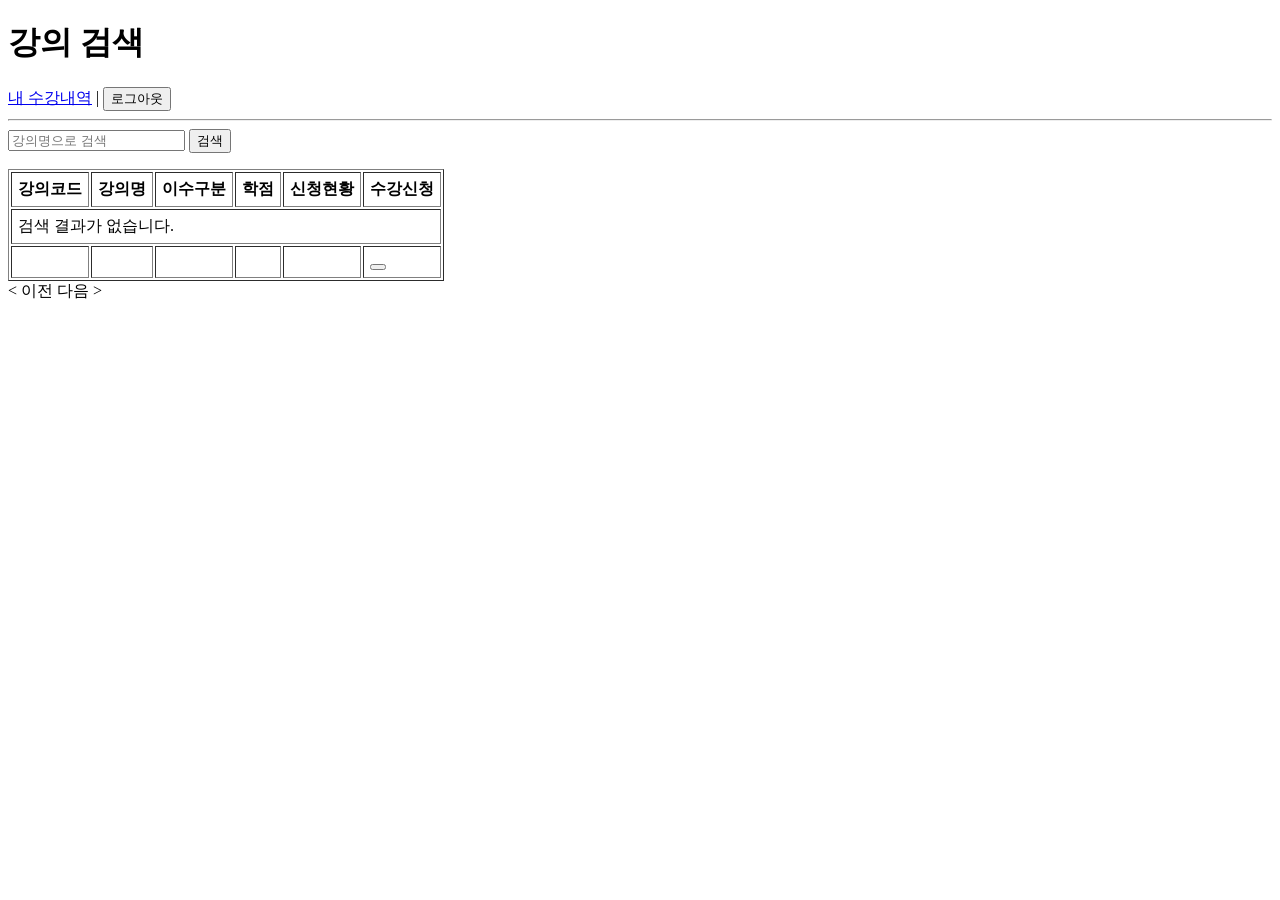
==== src/main/resources/templates/courses.html @ 0c57b2e3 "ui 확인하기 위한 단순한 template 추가" ====
<!DOCTYPE html>
<html lang="ko" xmlns:th="http://www.thymeleaf.org">
<head>
    <meta charset="UTF-8">
    <title>강의 검색</title>
</head>
<body>

<h1>강의 검색</h1>

<nav>
    <a href="/enrollments">내 수강내역</a> |
    <form method="POST" action="/logout" style="display:inline">
        <button type="submit">로그아웃</button>
    </form>
</nav>

<hr>

<!-- 검색 폼 -->
<form method="GET" action="/courses">
    <input type="text" name="name" th:value="${keyword}" placeholder="강의명으로 검색">
    <button type="submit">검색</button>
</form>

<p th:text="'검색 결과: 총 ' + ${totalElements} + '개 강의'"></p>

<!-- 강의 목록 -->
<table border="1" cellpadding="6">
    <thead>
        <tr>
            <th>강의코드</th>
            <th>강의명</th>
            <th>이수구분</th>
            <th>학점</th>
            <th>신청현황</th>
            <th>수강신청</th>
        </tr>
    </thead>
    <tbody>
        <tr th:if="${#lists.isEmpty(courses)}">
            <td colspan="6">검색 결과가 없습니다.</td>
        </tr>
        <tr th:each="course : ${courses}">
            <td th:text="${course.courseCode}"></td>
            <td th:text="${course.courseName}"></td>
            <td th:text="${course.courseType}"></td>
            <td th:text="${course.credits} + '학점'"></td>
            <td th:text="${course.currentEnrollment} + ' / ' + ${course.capacity}"></td>
            <td>
                <form method="POST" action="/enrollments">
                    <input type="hidden" name="courseId" th:value="${course.courseId}">
                    <button type="submit"
                            th:disabled="${course.currentEnrollment >= course.capacity}"
                            th:text="${course.currentEnrollment >= course.capacity} ? '마감' : '신청'">
                    </button>
                </form>
            </td>
        </tr>
    </tbody>
</table>

<!-- 페이지네이션 -->
<div>
    <a th:if="${currentPage > 0}"
       th:href="@{/courses(name=${keyword}, page=${currentPage - 1})}">
        &lt; 이전
    </a>
    <span th:text="'  ' + (${currentPage} + 1) + ' / ' + ${totalPages} + '  '"></span>
    <a th:if="${currentPage + 1 < totalPages}"
       th:href="@{/courses(name=${keyword}, page=${currentPage + 1})}">
        다음 &gt;
    </a>
</div>

</body>
</html>
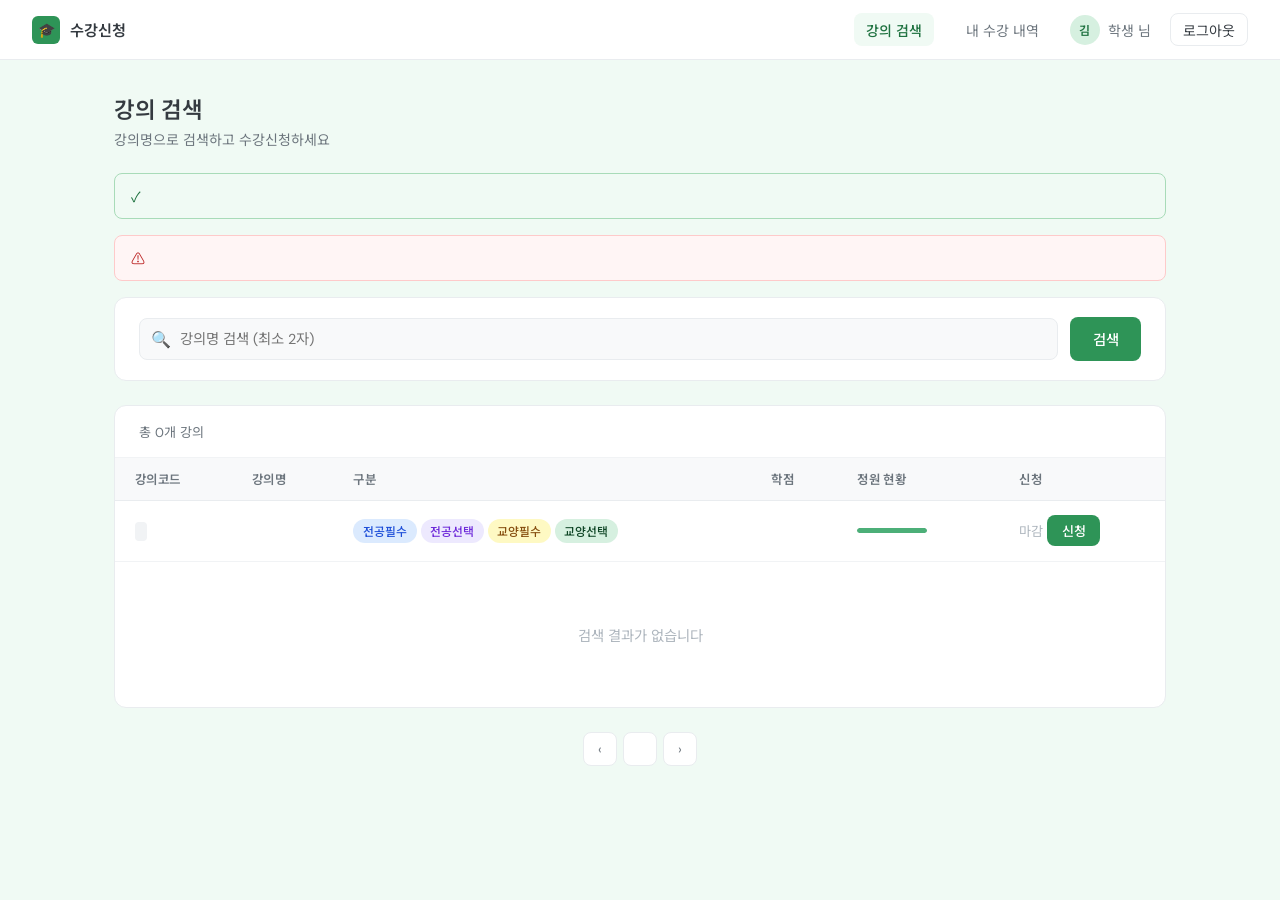
==== commit 59360616: "feat: 초기 frontend 구현" ====
--- a/src/main/resources/templates/courses.html
+++ b/src/main/resources/templates/courses.html
@@ -1,77 +1,402 @@
 <!DOCTYPE html>
-<html lang="ko" xmlns:th="http://www.thymeleaf.org">
+<html xmlns:th="http://www.thymeleaf.org" lang="ko">
 <head>
     <meta charset="UTF-8">
+    <meta name="viewport" content="width=device-width, initial-scale=1.0">
     <title>강의 검색</title>
+    <link href="https://fonts.googleapis.com/css2?family=Noto+Sans+KR:wght@300;400;500;600&family=DM+Sans:wght@400;500;600&display=swap" rel="stylesheet">
+    <style>
+        *, *::before, *::after { box-sizing: border-box; margin: 0; padding: 0; }
+        :root {
+            --green-50:  #f0faf4;
+            --green-100: #d6f0e0;
+            --green-200: #a8dbb8;
+            --green-400: #4caf78;
+            --green-500: #2e9457;
+            --green-600: #1f7240;
+            --green-800: #0d4424;
+            --gray-50:   #f8f9fa;
+            --gray-100:  #f1f3f5;
+            --gray-200:  #e9ecef;
+            --gray-300:  #dee2e6;
+            --gray-400:  #adb5bd;
+            --gray-600:  #6c757d;
+            --gray-700:  #495057;
+            --gray-800:  #343a40;
+            --radius-sm: 8px;
+            --radius-md: 12px;
+            --radius-lg: 16px;
+        }
+        body {
+            font-family: 'DM Sans', 'Noto Sans KR', sans-serif;
+            background: var(--green-50);
+            min-height: 100vh;
+            color: var(--gray-800);
+        }
+        /* 헤더 */
+        header {
+            background: #fff;
+            border-bottom: 1px solid var(--gray-200);
+            padding: 0 2rem;
+            height: 60px;
+            display: flex;
+            align-items: center;
+            justify-content: space-between;
+            position: sticky;
+            top: 0;
+            z-index: 100;
+        }
+        .header-left {
+            display: flex;
+            align-items: center;
+            gap: 10px;
+        }
+        .logo-dot {
+            width: 28px; height: 28px;
+            background: var(--green-500);
+            border-radius: 6px;
+            display: flex; align-items: center; justify-content: center;
+            font-size: 14px;
+        }
+        .logo-text {
+            font-size: 0.95rem;
+            font-weight: 600;
+            color: var(--gray-800);
+        }
+        .header-right {
+            display: flex;
+            align-items: center;
+            gap: 1.2rem;
+        }
+        .student-badge {
+            display: flex;
+            align-items: center;
+            gap: 8px;
+            font-size: 0.875rem;
+            color: var(--gray-600);
+        }
+        .avatar {
+            width: 30px; height: 30px;
+            background: var(--green-100);
+            border-radius: 50%;
+            display: flex; align-items: center; justify-content: center;
+            font-size: 0.75rem;
+            font-weight: 600;
+            color: var(--green-600);
+        }
+        .nav-link {
+            font-size: 0.875rem;
+            color: var(--gray-600);
+            text-decoration: none;
+            padding: 0.4rem 0.75rem;
+            border-radius: var(--radius-sm);
+            transition: background 0.15s, color 0.15s;
+        }
+        .nav-link:hover { background: var(--gray-100); color: var(--gray-800); }
+        .nav-link.active {
+            background: var(--green-50);
+            color: var(--green-600);
+            font-weight: 500;
+        }
+        .logout-btn {
+            font-size: 0.875rem;
+            color: var(--gray-500);
+            background: none;
+            border: 1px solid var(--gray-200);
+            border-radius: var(--radius-sm);
+            padding: 0.35rem 0.75rem;
+            cursor: pointer;
+            font-family: inherit;
+            transition: background 0.15s;
+        }
+        .logout-btn:hover { background: var(--gray-100); }
+        /* 메인 */
+        main { max-width: 1100px; margin: 0 auto; padding: 2rem 1.5rem; }
+        .page-header { margin-bottom: 1.5rem; }
+        .page-header h1 { font-size: 1.4rem; font-weight: 600; color: var(--gray-800); margin-bottom: 0.25rem; }
+        .page-header p { font-size: 0.875rem; color: var(--gray-600); }
+        /* 알림 */
+        .alert {
+            padding: 0.75rem 1rem;
+            border-radius: var(--radius-sm);
+            font-size: 0.875rem;
+            margin-bottom: 1rem;
+            display: flex;
+            align-items: center;
+            gap: 8px;
+        }
+        .alert-success { background: var(--green-50); border: 1px solid var(--green-200); color: var(--green-600); }
+        .alert-error   { background: #fff5f5; border: 1px solid #fecaca; color: #b91c1c; }
+        /* 검색 바 */
+        .search-section {
+            background: #fff;
+            border: 1px solid var(--gray-200);
+            border-radius: var(--radius-md);
+            padding: 1.2rem 1.5rem;
+            margin-bottom: 1.5rem;
+            display: flex;
+            gap: 0.75rem;
+            align-items: center;
+        }
+        .search-input-wrap {
+            flex: 1;
+            position: relative;
+        }
+        .search-icon {
+            position: absolute;
+            left: 12px; top: 50%;
+            transform: translateY(-50%);
+            color: var(--gray-400);
+            font-size: 1rem;
+        }
+        .search-input {
+            width: 100%;
+            padding: 0.7rem 1rem 0.7rem 2.5rem;
+            border: 1.5px solid var(--gray-200);
+            border-radius: var(--radius-sm);
+            font-family: inherit;
+            font-size: 0.9rem;
+            color: var(--gray-800);
+            background: var(--gray-50);
+            outline: none;
+            transition: border-color 0.2s;
+        }
+        .search-input:focus { border-color: var(--green-400); background: #fff; }
+        .search-btn {
+            padding: 0.7rem 1.4rem;
+            background: var(--green-500);
+            color: #fff;
+            border: none;
+            border-radius: var(--radius-sm);
+            font-family: inherit;
+            font-size: 0.9rem;
+            font-weight: 500;
+            cursor: pointer;
+            transition: background 0.2s;
+            white-space: nowrap;
+        }
+        .search-btn:hover { background: var(--green-600); }
+        /* 테이블 */
+        .table-wrap {
+            background: #fff;
+            border: 1px solid var(--gray-200);
+            border-radius: var(--radius-md);
+            overflow: hidden;
+        }
+        .table-meta {
+            padding: 1rem 1.5rem;
+            border-bottom: 1px solid var(--gray-100);
+            font-size: 0.82rem;
+            color: var(--gray-600);
+        }
+        table { width: 100%; border-collapse: collapse; }
+        thead th {
+            background: var(--gray-50);
+            padding: 0.75rem 1.25rem;
+            text-align: left;
+            font-size: 0.78rem;
+            font-weight: 600;
+            color: var(--gray-600);
+            border-bottom: 1px solid var(--gray-200);
+            letter-spacing: 0.3px;
+            text-transform: uppercase;
+        }
+        tbody td {
+            padding: 0.9rem 1.25rem;
+            font-size: 0.9rem;
+            border-bottom: 1px solid var(--gray-100);
+            color: var(--gray-700);
+            vertical-align: middle;
+        }
+        tbody tr:last-child td { border-bottom: none; }
+        tbody tr:hover { background: var(--green-50); }
+        .course-code {
+            font-family: monospace;
+            font-size: 0.8rem;
+            color: var(--gray-500);
+            background: var(--gray-100);
+            padding: 2px 6px;
+            border-radius: 4px;
+        }
+        .badge {
+            display: inline-block;
+            padding: 0.2rem 0.6rem;
+            border-radius: 999px;
+            font-size: 0.74rem;
+            font-weight: 500;
+        }
+        .badge-major-req  { background: #dbeafe; color: #1d4ed8; }
+        .badge-major-elec { background: #ede9fe; color: #6d28d9; }
+        .badge-gen-req    { background: #fef9c3; color: #854d0e; }
+        .badge-gen-elec   { background: var(--green-100); color: var(--green-800); }
+        .capacity-bar-wrap { display: flex; align-items: center; gap: 8px; }
+        .capacity-bar {
+            width: 70px; height: 5px;
+            background: var(--gray-200);
+            border-radius: 999px;
+            overflow: hidden;
+        }
+        .capacity-fill {
+            height: 100%;
+            border-radius: 999px;
+            background: var(--green-400);
+            transition: width 0.3s;
+        }
+        .capacity-fill.full { background: #ef4444; }
+        .capacity-text { font-size: 0.8rem; color: var(--gray-500); white-space: nowrap; }
+        .enroll-btn {
+            padding: 0.38rem 0.9rem;
+            background: var(--green-500);
+            color: #fff;
+            border: none;
+            border-radius: var(--radius-sm);
+            font-family: inherit;
+            font-size: 0.82rem;
+            font-weight: 500;
+            cursor: pointer;
+            transition: background 0.15s;
+        }
+        .enroll-btn:hover { background: var(--green-600); }
+        .full-text { font-size: 0.82rem; color: var(--gray-400); }
+        .empty-state {
+            padding: 3rem;
+            text-align: center;
+            color: var(--gray-400);
+            font-size: 0.9rem;
+        }
+        /* 페이지네이션 */
+        .pagination {
+            display: flex;
+            justify-content: center;
+            align-items: center;
+            gap: 0.4rem;
+            margin-top: 1.5rem;
+        }
+        .page-btn {
+            width: 34px; height: 34px;
+            border: 1px solid var(--gray-200);
+            border-radius: var(--radius-sm);
+            background: #fff;
+            color: var(--gray-600);
+            font-size: 0.85rem;
+            text-decoration: none;
+            display: flex; align-items: center; justify-content: center;
+            transition: background 0.15s, border-color 0.15s;
+        }
+        .page-btn:hover { background: var(--green-50); border-color: var(--green-200); color: var(--green-600); }
+        .page-btn.active { background: var(--green-500); border-color: var(--green-500); color: #fff; }
+        form.inline-form { display: inline; }
+    </style>
 </head>
 <body>
+<header>
+    <div class="header-left">
+        <div class="logo-dot">🎓</div>
+        <span class="logo-text">수강신청</span>
+    </div>
+    <div class="header-right">
+        <a th:href="@{/courses}" class="nav-link active">강의 검색</a>
+        <a th:href="@{/enrollments}" class="nav-link">내 수강 내역</a>
+        <div class="student-badge">
+            <div class="avatar" th:text="${#strings.substring(studentName, 0, 1)}">김</div>
+            <span th:text="${studentName} + ' 님'">학생 님</span>
+        </div>
+        <form class="inline-form" th:action="@{/logout}" method="post">
+            <button type="submit" class="logout-btn">로그아웃</button>
+        </form>
+    </div>
+</header>
 
-<h1>강의 검색</h1>
+<main>
+    <div class="page-header">
+        <h1>강의 검색</h1>
+        <p>강의명으로 검색하고 수강신청하세요</p>
+    </div>
 
-<nav>
-    <a href="/enrollments">내 수강내역</a> |
-    <form method="POST" action="/logout" style="display:inline">
-        <button type="submit">로그아웃</button>
-    </form>
-</nav>
+    <div th:if="${successMessage}" class="alert alert-success">✓ <span th:text="${successMessage}"></span></div>
+    <div th:if="${errorMessage}"   class="alert alert-error">⚠ <span th:text="${errorMessage}"></span></div>
 
-<hr>
+    <div class="search-section">
+        <form th:action="@{/courses}" method="get" style="display:flex;gap:0.75rem;width:100%;align-items:center;">
+            <div class="search-input-wrap">
+                <span class="search-icon">🔍</span>
+                <input type="text" class="search-input" name="name" th:value="${keyword}"
+                       placeholder="강의명 검색 (최소 2자)">
+                <input type="hidden" name="size" value="20">
+            </div>
+            <button type="submit" class="search-btn">검색</button>
+        </form>
+    </div>
 
-<!-- 검색 폼 -->
-<form method="GET" action="/courses">
-    <input type="text" name="name" th:value="${keyword}" placeholder="강의명으로 검색">
-    <button type="submit">검색</button>
-</form>
+    <div class="table-wrap">
+        <div class="table-meta"
+             th:text="'총 ' + ${totalElements} + '개 강의'">총 0개 강의</div>
+        <table>
+            <thead>
+            <tr>
+                <th>강의코드</th>
+                <th>강의명</th>
+                <th>구분</th>
+                <th>학점</th>
+                <th>정원 현황</th>
+                <th>신청</th>
+            </tr>
+            </thead>
+            <tbody>
+            <tr th:each="course : ${courses}">
+                <td><span class="course-code" th:text="${course.courseCode}"></span></td>
+                <td th:text="${course.courseName}"></td>
+                <td>
+                    <span th:switch="${course.courseType}">
+                        <span th:case="'MAJOR_REQUIRED'"   class="badge badge-major-req">전공필수</span>
+                        <span th:case="'MAJOR_ELECTIVE'"   class="badge badge-major-elec">전공선택</span>
+                        <span th:case="'GENERAL_REQUIRED'" class="badge badge-gen-req">교양필수</span>
+                        <span th:case="'GENERAL_ELECTIVE'" class="badge badge-gen-elec">교양선택</span>
+                    </span>
+                </td>
+                <td th:text="${course.credits} + '학점'"></td>
+                <td>
+                    <div class="capacity-bar-wrap">
+                        <div class="capacity-bar">
+                            <div class="capacity-fill"
+                                 th:classappend="${course.currentEnrollment >= course.capacity} ? 'full' : ''"
+                                 th:style="'width:' + ${course.capacity > 0 ? (course.currentEnrollment * 100 / course.capacity) : 0} + '%'"></div>
+                        </div>
+                        <span class="capacity-text"
+                              th:text="${course.currentEnrollment} + '/' + ${course.capacity}"></span>
+                    </div>
+                </td>
+                <td>
+                    <span th:if="${course.currentEnrollment >= course.capacity}" class="full-text">마감</span>
+                    <form th:unless="${course.currentEnrollment >= course.capacity}"
+                          class="inline-form" th:action="@{/enrollments}" method="post">
+                        <input type="hidden" name="courseId" th:value="${course.courseId}">
+                        <button type="submit" class="enroll-btn">신청</button>
+                    </form>
+                </td>
+            </tr>
+            <tr th:if="${#lists.isEmpty(courses)}">
+                <td colspan="6">
+                    <div class="empty-state">검색 결과가 없습니다</div>
+                </td>
+            </tr>
+            </tbody>
+        </table>
+    </div>
 
-<p th:text="'검색 결과: 총 ' + ${totalElements} + '개 강의'"></p>
-
-<!-- 강의 목록 -->
-<table border="1" cellpadding="6">
-    <thead>
-        <tr>
-            <th>강의코드</th>
-            <th>강의명</th>
-            <th>이수구분</th>
-            <th>학점</th>
-            <th>신청현황</th>
-            <th>수강신청</th>
-        </tr>
-    </thead>
-    <tbody>
-        <tr th:if="${#lists.isEmpty(courses)}">
-            <td colspan="6">검색 결과가 없습니다.</td>
-        </tr>
-        <tr th:each="course : ${courses}">
-            <td th:text="${course.courseCode}"></td>
-            <td th:text="${course.courseName}"></td>
-            <td th:text="${course.courseType}"></td>
-            <td th:text="${course.credits} + '학점'"></td>
-            <td th:text="${course.currentEnrollment} + ' / ' + ${course.capacity}"></td>
-            <td>
-                <form method="POST" action="/enrollments">
-                    <input type="hidden" name="courseId" th:value="${course.courseId}">
-                    <button type="submit"
-                            th:disabled="${course.currentEnrollment >= course.capacity}"
-                            th:text="${course.currentEnrollment >= course.capacity} ? '마감' : '신청'">
-                    </button>
-                </form>
-            </td>
-        </tr>
-    </tbody>
-</table>
-
-<!-- 페이지네이션 -->
-<div>
-    <a th:if="${currentPage > 0}"
-       th:href="@{/courses(name=${keyword}, page=${currentPage - 1})}">
-        &lt; 이전
-    </a>
-    <span th:text="'  ' + (${currentPage} + 1) + ' / ' + ${totalPages} + '  '"></span>
-    <a th:if="${currentPage + 1 < totalPages}"
-       th:href="@{/courses(name=${keyword}, page=${currentPage + 1})}">
-        다음 &gt;
-    </a>
-</div>
-
+    <div class="pagination" th:if="${totalPages > 1}">
+        <a class="page-btn"
+           th:href="@{/courses(name=${keyword}, page=${currentPage - 1}, size=20)}"
+           th:if="${currentPage > 0}">‹</a>
+        <a th:each="i : ${#numbers.sequence(0, totalPages - 1)}"
+           class="page-btn"
+           th:href="@{/courses(name=${keyword}, page=${i}, size=20)}"
+           th:text="${i + 1}"
+           th:classappend="${i == currentPage} ? ' active' : ''"></a>
+        <a class="page-btn"
+           th:href="@{/courses(name=${keyword}, page=${currentPage + 1}, size=20)}"
+           th:if="${currentPage < totalPages - 1}">›</a>
+    </div>
+</main>
 </body>
-</html>
+</html>
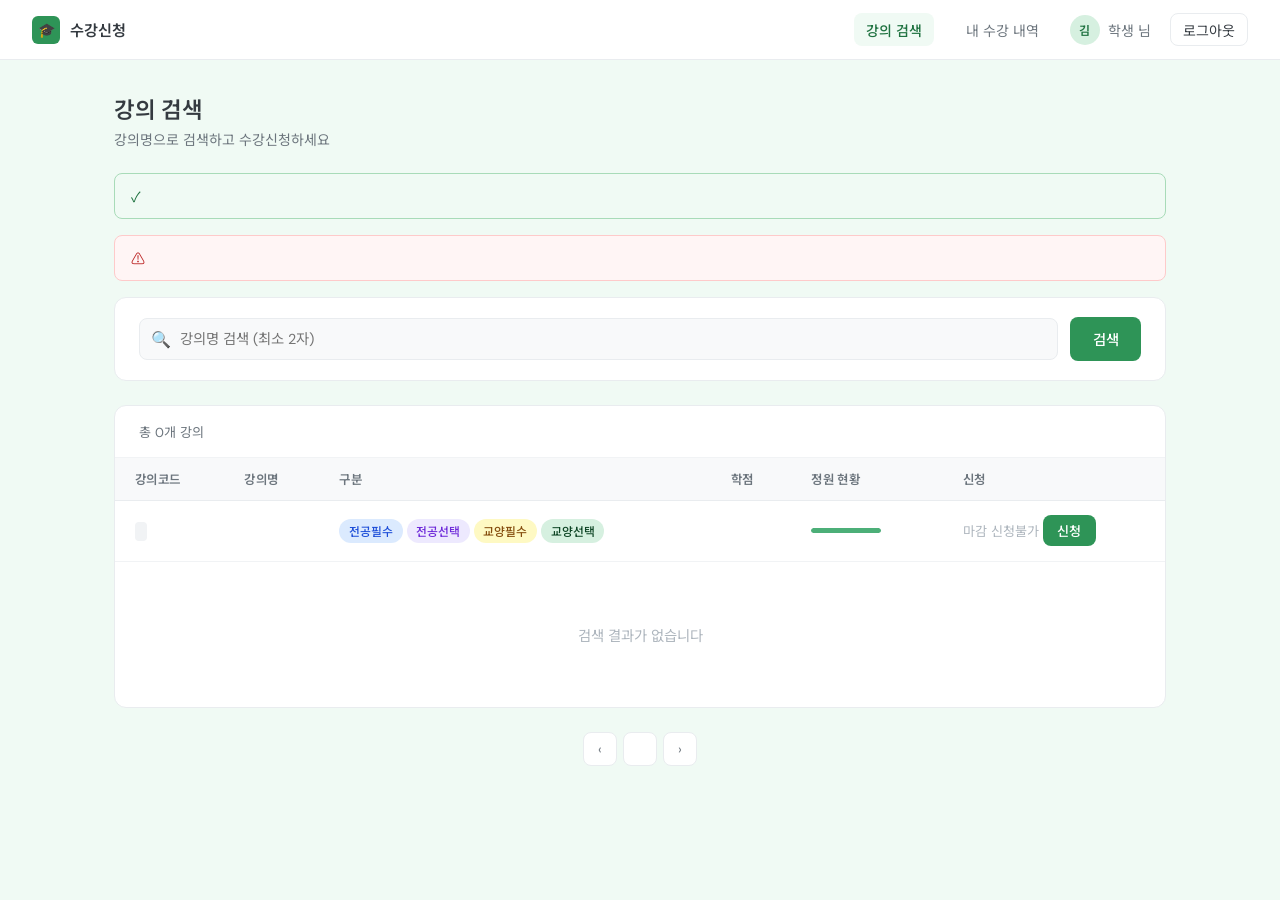
==== commit c662cd16: "feat: 수강 신청 오픈 시간 반영" ====
--- a/src/main/resources/templates/courses.html
+++ b/src/main/resources/templates/courses.html
@@ -282,6 +282,10 @@
             text-decoration: none;
             display: flex; align-items: center; justify-content: center;
             transition: background 0.15s, border-color 0.15s;
+        }
+        .full-text {
+            font-size: 0.82rem;
+            color: var(--gray-400);
         }
         .page-btn:hover { background: var(--green-50); border-color: var(--green-200); color: var(--green-600); }
         .page-btn.active { background: var(--green-500); border-color: var(--green-500); color: #fff; }
@@ -368,7 +372,12 @@
                 </td>
                 <td>
                     <span th:if="${course.currentEnrollment >= course.capacity}" class="full-text">마감</span>
-                    <form th:unless="${course.currentEnrollment >= course.capacity}"
+
+                    <span th:if="${!enrollmentOpen and course.currentEnrollment < course.capacity}"
+                          class="full-text"
+                          title="수강신청 가능 시간: 10:00~10:30 / 14:00~14:30 / 16:00~16:30"> 신청불가 </span>
+
+                    <form th:if="${enrollmentOpen and course.currentEnrollment < course.capacity}"
                           class="inline-form" th:action="@{/enrollments}" method="post">
                         <input type="hidden" name="courseId" th:value="${course.courseId}">
                         <button type="submit" class="enroll-btn">신청</button>
